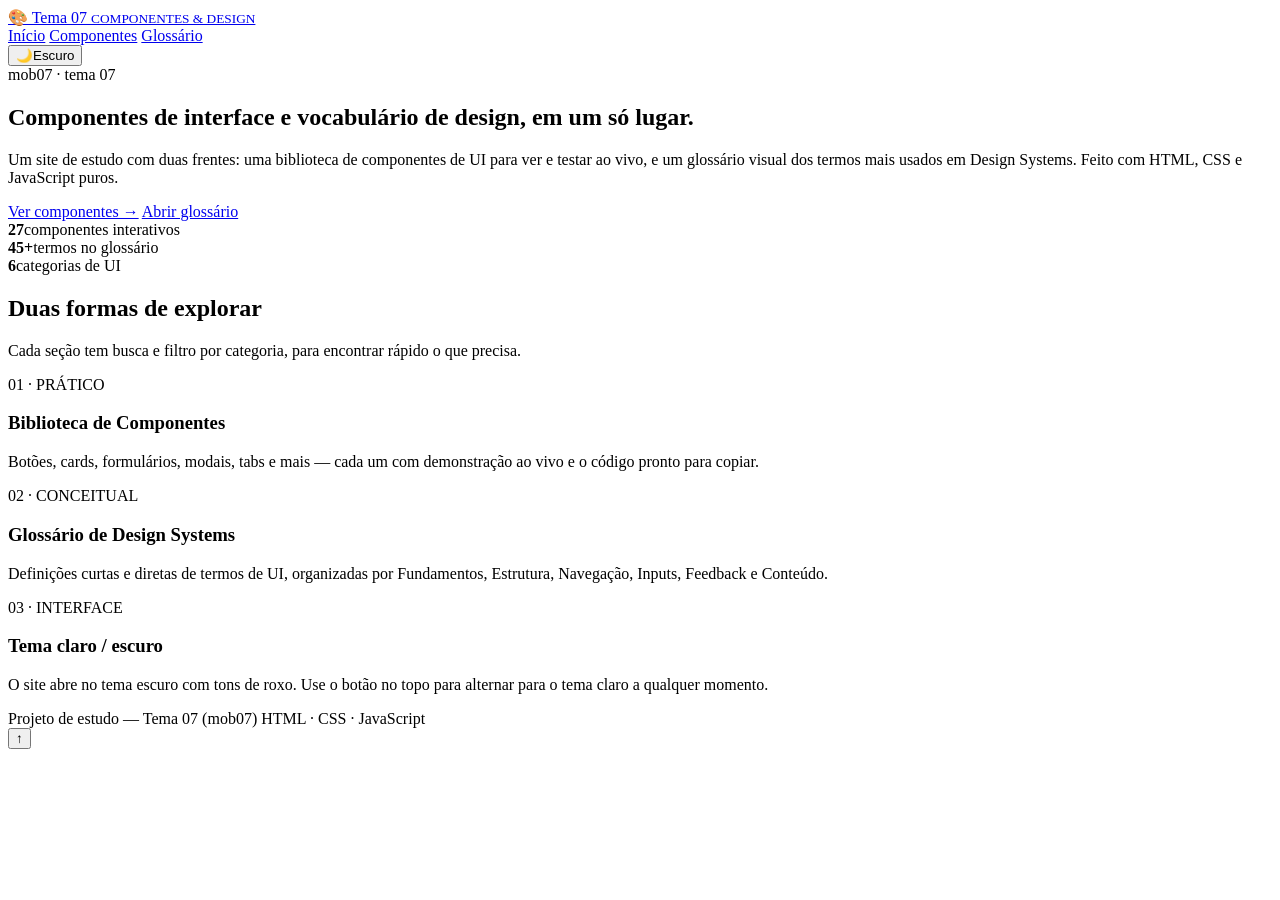
==== index.html @ 7464fb69 "Add files via upload" ====
<!DOCTYPE html>
<html lang="pt-BR">
<head>
<meta charset="UTF-8">
<meta name="viewport" content="width=device-width, initial-scale=1.0">
<title>Tema 07 · Componentes &amp; Glossário de Design</title>
<meta name="description" content="Biblioteca de componentes de interface e glossário visual de Design Systems, com tema claro/escuro.">
<link rel="preconnect" href="https://fonts.googleapis.com">
<link href="https://fonts.googleapis.com/css2?family=Fraunces:wght@500;600&family=Sora:wght@400;500;600;700&family=IBM+Plex+Mono:wght@400;500&display=swap" rel="stylesheet">
<link rel="stylesheet" href="../css/style.css">
<script>
  // Aplica o tema salvo antes de pintar a página, evitando flash de tema errado.
  (function () {
    if (localStorage.getItem("tema-preferido") === "light") {
      document.documentElement.setAttribute("data-theme", "light");
    }
  })();
</script>
</head>
<body>

  <header class="site-header">
    <div class="container">
      <a href="index.html" class="brand">🎨 Tema 07 <small>COMPONENTES &amp; DESIGN</small></a>
      <nav class="nav-links">
        <a href="index.html" class="active">Início</a>
        <a href="componentes.html">Componentes</a>
        <a href="glossario.html">Glossário</a>
      </nav>
      <button id="theme-toggle" class="theme-toggle" aria-pressed="false">
        <span class="icon">🌙</span><span class="label">Escuro</span>
      </button>
    </div>
  </header>

  <section class="hero">
    <div class="container">
      <span class="eyebrow-tag">mob07 · tema 07</span>
      <h1>Componentes de interface e vocabulário de design, em um só lugar.</h1>
      <p class="lede">
        Um site de estudo com duas frentes: uma biblioteca de componentes de UI
        para ver e testar ao vivo, e um glossário visual dos termos mais usados
        em Design Systems. Feito com HTML, CSS e JavaScript puros.
      </p>
      <div class="hero-actions">
        <a href="componentes.html" class="btn btn-primary">Ver componentes →</a>
        <a href="glossario.html" class="btn btn-secondary">Abrir glossário</a>
      </div>

      <div class="stat-row">
        <div class="stat"><b>27</b><span>componentes interativos</span></div>
        <div class="stat"><b>45+</b><span>termos no glossário</span></div>
        <div class="stat"><b>6</b><span>categorias de UI</span></div>
      </div>
    </div>
  </section>

  <section class="section">
    <div class="container">
      <div class="section-head">
        <h2>Duas formas de explorar</h2>
        <p>Cada seção tem busca e filtro por categoria, para encontrar rápido o que precisa.</p>
      </div>
      <div class="card-grid">
        <div class="info-card">
          <span class="tag">01 · PRÁTICO</span>
          <h3>Biblioteca de Componentes</h3>
          <p>Botões, cards, formulários, modais, tabs e mais — cada um com demonstração ao vivo e o código pronto para copiar.</p>
        </div>
        <div class="info-card">
          <span class="tag">02 · CONCEITUAL</span>
          <h3>Glossário de Design Systems</h3>
          <p>Definições curtas e diretas de termos de UI, organizadas por Fundamentos, Estrutura, Navegação, Inputs, Feedback e Conteúdo.</p>
        </div>
        <div class="info-card">
          <span class="tag">03 · INTERFACE</span>
          <h3>Tema claro / escuro</h3>
          <p>O site abre no tema escuro com tons de roxo. Use o botão no topo para alternar para o tema claro a qualquer momento.</p>
        </div>
      </div>
    </div>
  </section>

  <footer class="site-footer">
    <div class="container">
      <span>Projeto de estudo — Tema 07 (mob07)</span>
      <span>HTML · CSS · JavaScript</span>
    </div>
  </footer>

  <button id="back-to-top" class="back-to-top" aria-label="Voltar ao topo">↑</button>

  <script src="../js/theme.js"></script>
</body>
</html>
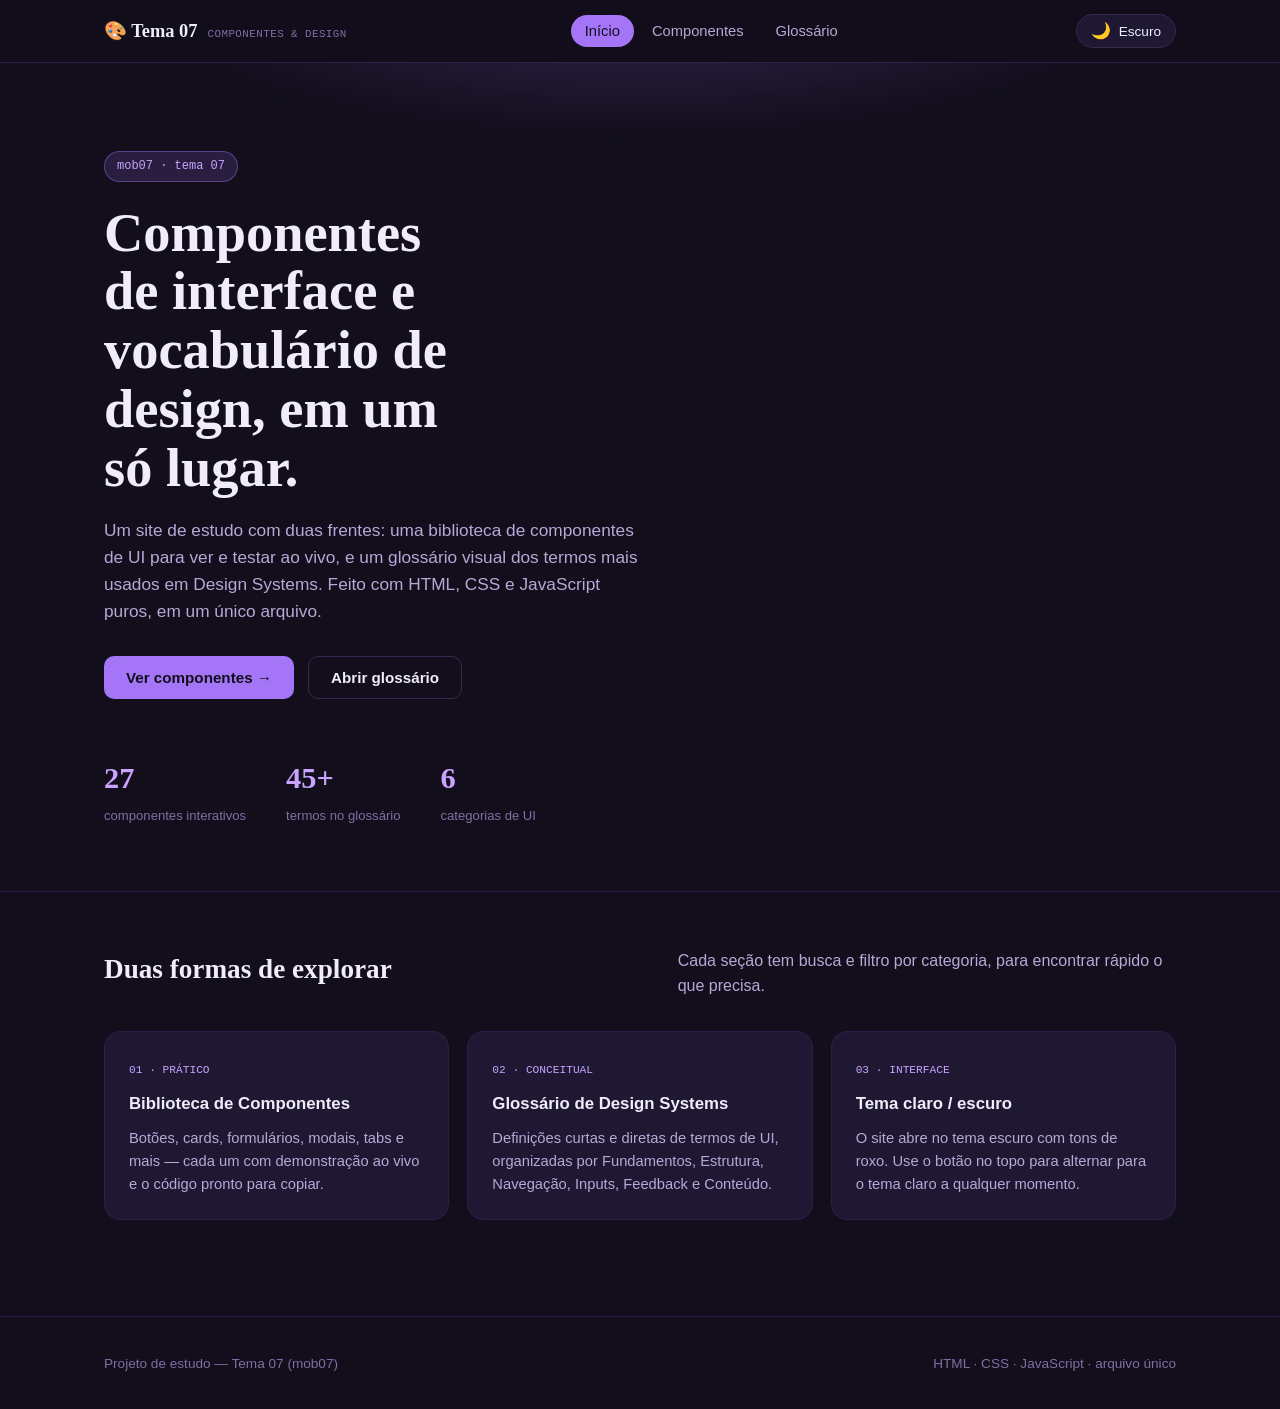
==== commit 5477ef09: "Rename index.html.html to index.html" ====
--- a/index.html
+++ b/index.html
@@ -4,28 +4,194 @@
 <meta charset="UTF-8">
 <meta name="viewport" content="width=device-width, initial-scale=1.0">
 <title>Tema 07 · Componentes &amp; Glossário de Design</title>
-<meta name="description" content="Biblioteca de componentes de interface e glossário visual de Design Systems, com tema claro/escuro.">
+<meta name="description" content="Biblioteca de componentes de interface e glossário visual de Design Systems, com tema claro/escuro. Arquivo único.">
 <link rel="preconnect" href="https://fonts.googleapis.com">
 <link href="https://fonts.googleapis.com/css2?family=Fraunces:wght@500;600&family=Sora:wght@400;500;600;700&family=IBM+Plex+Mono:wght@400;500&display=swap" rel="stylesheet">
-<link rel="stylesheet" href="../css/style.css">
 <script>
-  // Aplica o tema salvo antes de pintar a página, evitando flash de tema errado.
   (function () {
     if (localStorage.getItem("tema-preferido") === "light") {
       document.documentElement.setAttribute("data-theme", "light");
     }
   })();
 </script>
+<style>
+:root {
+  --bg: #120e1c; --bg-elevated: #1b1530; --bg-elevated-2: #241c3d;
+  --surface: #1e1833; --surface-hover: #2a2147; --border: #35294f; --border-soft: #2a2147;
+  --text: #f1ecfb; --text-muted: #b6a9d6; --text-faint: #7f6fa3;
+  --accent: #a475f7; --accent-strong: #c9a3ff; --accent-soft: #6c4ab8; --accent-contrast: #120e1c;
+  --success: #6fd7a3; --warning: #f5c76b; --danger: #f3768a; --info: #7bc3f0;
+  --shadow: 0 12px 32px rgba(8, 5, 18, 0.55);
+  --radius-sm: 6px; --radius-md: 10px; --radius-lg: 16px;
+  --font-display: "Fraunces", "Georgia", serif;
+  --font-body: "Sora", "Segoe UI", sans-serif;
+  --font-mono: "IBM Plex Mono", "Consolas", monospace;
+  color-scheme: dark;
+}
+[data-theme="light"] {
+  --bg: #f7f4fb; --bg-elevated: #ffffff; --bg-elevated-2: #efe9f9;
+  --surface: #ffffff; --surface-hover: #f1ebfa; --border: #ddd0f2; --border-soft: #e8dff6;
+  --text: #251b3d; --text-muted: #5d4d7c; --text-faint: #8779a3;
+  --accent: #7c3aed; --accent-strong: #5b21b6; --accent-soft: #ddd0f7; --accent-contrast: #ffffff;
+  --shadow: 0 12px 28px rgba(124, 58, 237, 0.12);
+  color-scheme: light;
+}
+* { box-sizing: border-box; }
+html { scroll-behavior: smooth; }
+body { margin: 0; background: var(--bg); color: var(--text); font-family: var(--font-body); font-size: 16px; line-height: 1.55; transition: background 0.25s ease, color 0.25s ease; }
+a { color: inherit; }
+img { max-width: 100%; }
+.container { max-width: 1120px; margin: 0 auto; padding: 0 24px; }
+.site-header { position: sticky; top: 0; z-index: 50; background: color-mix(in srgb, var(--bg) 88%, transparent); backdrop-filter: blur(10px); border-bottom: 1px solid var(--border-soft); }
+.site-header .container { display: flex; align-items: center; justify-content: space-between; gap: 16px; padding-top: 14px; padding-bottom: 14px; }
+.brand { display: flex; align-items: baseline; gap: 10px; font-family: var(--font-display); font-size: 1.15rem; font-weight: 600; text-decoration: none; color: var(--text); background: none; border: none; cursor: pointer; padding: 0; }
+.brand small { font-family: var(--font-mono); font-size: 0.68rem; font-weight: 400; color: var(--text-faint); letter-spacing: 0.04em; }
+.nav-links { display: flex; align-items: center; gap: 4px; }
+.nav-links button { text-decoration: none; color: var(--text-muted); font-size: 0.92rem; padding: 8px 14px; border-radius: 999px; transition: background 0.15s ease, color 0.15s ease; background: none; border: none; cursor: pointer; font-family: var(--font-body); }
+.nav-links button:hover { color: var(--text); background: var(--surface-hover); }
+.nav-links button.active { color: var(--accent-contrast); background: var(--accent); }
+.theme-toggle { display: inline-flex; align-items: center; gap: 8px; background: var(--surface); border: 1px solid var(--border); color: var(--text); padding: 8px 14px; border-radius: 999px; cursor: pointer; font-family: var(--font-body); font-size: 0.85rem; transition: border-color 0.15s ease, transform 0.15s ease; }
+.theme-toggle:hover { border-color: var(--accent); }
+.theme-toggle:active { transform: scale(0.96); }
+.theme-toggle .icon { font-size: 1rem; line-height: 1; }
+.view { display: none; }
+.view.active { display: block; }
+.hero { padding: 88px 0 64px; border-bottom: 1px solid var(--border-soft); position: relative; overflow: hidden; }
+.hero::before { content: ""; position: absolute; inset: -40% -10% auto; height: 480px; background: radial-gradient(closest-side, color-mix(in srgb, var(--accent) 26%, transparent), transparent 70%); pointer-events: none; }
+.hero .container { position: relative; }
+.hero.compact { padding: 56px 0 32px; }
+.eyebrow-tag { display: inline-block; font-family: var(--font-mono); font-size: 0.75rem; color: var(--accent-strong); background: color-mix(in srgb, var(--accent) 16%, transparent); border: 1px solid color-mix(in srgb, var(--accent) 40%, transparent); padding: 5px 12px; border-radius: 999px; margin-bottom: 22px; }
+.hero h1 { font-family: var(--font-display); font-size: clamp(2.2rem, 4.5vw, 3.4rem); line-height: 1.08; margin: 0 0 20px; max-width: 14ch; font-weight: 600; }
+.hero.compact h1 { max-width: 22ch; font-size: clamp(1.8rem, 3.5vw, 2.6rem); }
+.hero p.lede { max-width: 56ch; color: var(--text-muted); font-size: 1.08rem; margin: 0 0 32px; }
+.hero-actions { display: flex; gap: 14px; flex-wrap: wrap; }
+.btn { display: inline-flex; align-items: center; gap: 8px; border: none; border-radius: var(--radius-md); padding: 12px 22px; font-family: var(--font-body); font-size: 0.95rem; font-weight: 600; cursor: pointer; text-decoration: none; transition: transform 0.12s ease, box-shadow 0.12s ease, background 0.12s ease, border-color 0.12s ease; }
+.btn-primary { background: var(--accent); color: var(--accent-contrast); }
+.btn-primary:hover { background: var(--accent-strong); box-shadow: 0 8px 20px color-mix(in srgb, var(--accent) 45%, transparent); }
+.btn-secondary { background: transparent; border: 1px solid var(--border); color: var(--text); }
+.btn-secondary:hover { border-color: var(--accent); color: var(--accent-strong); }
+.btn-danger { background: var(--danger); color: #2a0810; }
+.btn:active { transform: translateY(1px); }
+.btn-sm { padding: 7px 14px; font-size: 0.82rem; }
+.btn-icon { width: 40px; height: 40px; padding: 0; justify-content: center; border-radius: 999px; background: var(--surface); border: 1px solid var(--border); color: var(--text); }
+.btn-icon:hover { border-color: var(--accent); }
+.stat-row { display: flex; gap: 40px; margin-top: 56px; flex-wrap: wrap; }
+.stat-row .stat b { display: block; font-family: var(--font-display); font-size: 1.9rem; color: var(--accent-strong); }
+.stat-row .stat span { font-size: 0.82rem; color: var(--text-faint); }
+.section { padding: 56px 0; }
+.section.no-top-pad { padding-top: 0; }
+.section-head { display: flex; align-items: flex-end; justify-content: space-between; gap: 24px; margin-bottom: 32px; flex-wrap: wrap; }
+.section-head h2 { font-family: var(--font-display); font-size: 1.7rem; margin: 0 0 8px; }
+.section-head p { color: var(--text-muted); margin: 0; max-width: 56ch; }
+.card-grid { display: grid; grid-template-columns: repeat(3, 1fr); gap: 18px; }
+.info-card { background: var(--surface); border: 1px solid var(--border-soft); border-radius: var(--radius-lg); padding: 24px; }
+.info-card h3 { margin: 0 0 10px; font-size: 1.05rem; }
+.info-card p { margin: 0; color: var(--text-muted); font-size: 0.92rem; }
+.info-card .tag { display: inline-block; font-family: var(--font-mono); font-size: 0.7rem; color: var(--accent-strong); margin-bottom: 12px; }
+.toolbar { display: flex; gap: 12px; flex-wrap: wrap; align-items: center; margin-bottom: 28px; position: sticky; top: 66px; z-index: 30; background: color-mix(in srgb, var(--bg) 92%, transparent); backdrop-filter: blur(8px); padding: 12px 0; }
+.search-box { flex: 1 1 240px; display: flex; align-items: center; gap: 10px; background: var(--surface); border: 1px solid var(--border); border-radius: 999px; padding: 10px 18px; }
+.search-box input { flex: 1; background: none; border: none; outline: none; color: var(--text); font-family: var(--font-body); font-size: 0.95rem; }
+.search-box input::placeholder { color: var(--text-faint); }
+.filter-chips { display: flex; gap: 8px; flex-wrap: wrap; }
+.chip { border: 1px solid var(--border); background: var(--surface); color: var(--text-muted); padding: 8px 16px; border-radius: 999px; font-size: 0.82rem; cursor: pointer; transition: all 0.15s ease; white-space: nowrap; }
+.chip:hover { border-color: var(--accent); color: var(--text); }
+.chip.active { background: var(--accent); border-color: var(--accent); color: var(--accent-contrast); }
+.result-count { color: var(--text-faint); font-size: 0.82rem; margin: -14px 0 20px; }
+.demo-grid { display: grid; grid-template-columns: repeat(auto-fill, minmax(310px, 1fr)); gap: 20px; }
+.demo-card { background: var(--surface); border: 1px solid var(--border-soft); border-radius: var(--radius-lg); overflow: hidden; display: flex; flex-direction: column; }
+.demo-card-head { padding: 18px 20px 0; }
+.demo-card-head .cat { font-family: var(--font-mono); font-size: 0.68rem; color: var(--accent-strong); text-transform: lowercase; }
+.demo-card-head h3 { margin: 6px 0 6px; font-size: 1.05rem; }
+.demo-card-head p { margin: 0 0 16px; font-size: 0.86rem; color: var(--text-muted); }
+.demo-stage { background: var(--bg-elevated); border-top: 1px solid var(--border-soft); border-bottom: 1px solid var(--border-soft); padding: 24px 20px; display: flex; align-items: center; justify-content: center; gap: 10px; flex-wrap: wrap; min-height: 92px; }
+.demo-tabs { display: flex; border-bottom: 1px solid var(--border-soft); }
+.demo-tab-btn { flex: 1; background: none; border: none; color: var(--text-faint); padding: 10px; font-size: 0.78rem; font-family: var(--font-mono); cursor: pointer; border-bottom: 2px solid transparent; }
+.demo-tab-btn.active { color: var(--accent-strong); border-bottom-color: var(--accent); }
+.demo-code { display: none; margin: 0; padding: 16px 20px; font-family: var(--font-mono); font-size: 0.78rem; color: var(--text-muted); background: var(--bg); overflow-x: auto; white-space: pre; }
+.demo-code.visible { display: block; }
+.demo-stage.hidden-panel { display: none; }
+.mini-badge { display: inline-flex; align-items: center; gap: 6px; background: var(--accent-soft); color: var(--accent-strong); border: 1px solid color-mix(in srgb, var(--accent) 40%, transparent); padding: 4px 12px; border-radius: 999px; font-size: 0.78rem; }
+[data-theme="light"] .mini-badge { color: var(--accent-strong); background: color-mix(in srgb, var(--accent) 14%, transparent); }
+.mini-alert { display: flex; gap: 10px; align-items: flex-start; background: color-mix(in srgb, var(--info) 14%, transparent); border: 1px solid color-mix(in srgb, var(--info) 40%, transparent); color: var(--text); padding: 10px 14px; border-radius: var(--radius-md); font-size: 0.85rem; width: 100%; }
+.mini-card { background: var(--surface); border: 1px solid var(--border); border-radius: var(--radius-md); padding: 14px 16px; width: 100%; max-width: 220px; }
+.mini-card h4 { margin: 0 0 4px; font-size: 0.92rem; }
+.mini-card p { margin: 0; font-size: 0.8rem; color: var(--text-muted); }
+.switch { position: relative; width: 42px; height: 24px; display: inline-block; }
+.switch input { opacity: 0; width: 0; height: 0; }
+.switch .track { position: absolute; inset: 0; background: var(--border); border-radius: 999px; transition: 0.2s; cursor: pointer; }
+.switch .track::before { content: ""; position: absolute; height: 18px; width: 18px; left: 3px; top: 3px; background: white; border-radius: 50%; transition: 0.2s; }
+.switch input:checked + .track { background: var(--accent); }
+.switch input:checked + .track::before { transform: translateX(18px); }
+.progress-track { width: 100%; height: 8px; border-radius: 999px; background: var(--border-soft); overflow: hidden; }
+.progress-fill { height: 100%; border-radius: 999px; background: linear-gradient(90deg, var(--accent-soft), var(--accent)); width: 62%; }
+.tabs-mini { display: inline-flex; background: var(--bg); border: 1px solid var(--border); border-radius: 999px; padding: 3px; }
+.tabs-mini button { border: none; background: none; color: var(--text-muted); padding: 6px 14px; border-radius: 999px; font-size: 0.8rem; cursor: pointer; }
+.tabs-mini button.active { background: var(--accent); color: var(--accent-contrast); }
+.tooltip-demo { position: relative; display: inline-block; }
+.tooltip-demo .bubble { position: absolute; bottom: 130%; left: 50%; transform: translateX(-50%); background: var(--bg-elevated-2); border: 1px solid var(--border); color: var(--text); padding: 6px 12px; border-radius: var(--radius-sm); font-size: 0.78rem; white-space: nowrap; opacity: 0; pointer-events: none; transition: opacity 0.15s ease; }
+.tooltip-demo:hover .bubble { opacity: 1; }
+.skeleton-line { height: 12px; border-radius: 4px; background: linear-gradient(90deg, var(--border-soft) 25%, var(--surface-hover) 50%, var(--border-soft) 75%); background-size: 200% 100%; animation: shimmer 1.4s infinite; margin-bottom: 8px; }
+@keyframes shimmer { 0% { background-position: 200% 0; } 100% { background-position: -200% 0; } }
+.spinner { width: 26px; height: 26px; border-radius: 50%; border: 3px solid var(--border-soft); border-top-color: var(--accent); animation: spin 0.7s linear infinite; }
+@keyframes spin { to { transform: rotate(360deg); } }
+.avatar { width: 40px; height: 40px; border-radius: 50%; background: linear-gradient(135deg, var(--accent), var(--accent-strong)); display: flex; align-items: center; justify-content: center; color: var(--accent-contrast); font-weight: 600; font-size: 0.85rem; }
+.breadcrumb-mini { display: flex; gap: 6px; font-size: 0.82rem; color: var(--text-faint); }
+.breadcrumb-mini a { color: var(--text-muted); text-decoration: none; }
+.pagination-mini { display: flex; gap: 6px; }
+.pagination-mini button { width: 30px; height: 30px; border-radius: var(--radius-sm); border: 1px solid var(--border); background: var(--surface); color: var(--text-muted); cursor: pointer; font-size: 0.82rem; }
+.pagination-mini button.active { background: var(--accent); border-color: var(--accent); color: var(--accent-contrast); }
+.input-mini, .select-mini, .textarea-mini { width: 100%; max-width: 220px; background: var(--bg); border: 1px solid var(--border); border-radius: var(--radius-sm); color: var(--text); padding: 9px 12px; font-family: var(--font-body); font-size: 0.85rem; }
+.checkbox-row, .radio-row { display: flex; align-items: center; gap: 8px; font-size: 0.85rem; color: var(--text-muted); }
+.accordion-mini { width: 100%; border: 1px solid var(--border); border-radius: var(--radius-md); overflow: hidden; }
+.accordion-mini .acc-item + .acc-item { border-top: 1px solid var(--border-soft); }
+.accordion-mini button { width: 100%; text-align: left; background: var(--surface); border: none; color: var(--text); padding: 12px 14px; font-size: 0.85rem; cursor: pointer; display: flex; justify-content: space-between; }
+.accordion-mini .acc-panel { max-height: 0; overflow: hidden; transition: max-height 0.2s ease; font-size: 0.8rem; color: var(--text-muted); background: var(--bg-elevated); }
+.accordion-mini .acc-panel p { margin: 0; padding: 0 14px 12px; }
+.accordion-mini .acc-item.open .acc-panel { max-height: 120px; }
+.toast-mini { display: flex; align-items: center; gap: 10px; background: var(--bg-elevated-2); border: 1px solid var(--border); border-left: 3px solid var(--success); padding: 10px 16px; border-radius: var(--radius-sm); font-size: 0.82rem; }
+.modal-backdrop-mini { position: absolute; inset: 0; background: color-mix(in srgb, black 55%, transparent); display: flex; align-items: center; justify-content: center; }
+.modal-mini { background: var(--bg-elevated); border: 1px solid var(--border); border-radius: var(--radius-md); padding: 16px 18px; width: 220px; box-shadow: var(--shadow); }
+.modal-mini h4 { margin: 0 0 6px; font-size: 0.92rem; }
+.modal-mini p { margin: 0 0 12px; font-size: 0.8rem; color: var(--text-muted); }
+.rating-mini { display: flex; gap: 3px; font-size: 1.1rem; color: var(--accent); }
+.slider-mini { width: 100%; max-width: 200px; accent-color: var(--accent); }
+.table-mini { width: 100%; border-collapse: collapse; font-size: 0.82rem; }
+.table-mini th, .table-mini td { text-align: left; padding: 6px 10px; border-bottom: 1px solid var(--border-soft); }
+.table-mini th { color: var(--text-faint); font-weight: 500; font-family: var(--font-mono); font-size: 0.7rem; }
+.stepper-mini { display: flex; align-items: center; gap: 6px; }
+.stepper-mini .dot { width: 26px; height: 26px; border-radius: 50%; display: flex; align-items: center; justify-content: center; font-size: 0.72rem; border: 1px solid var(--border); color: var(--text-faint); }
+.stepper-mini .dot.done { background: var(--accent); border-color: var(--accent); color: var(--accent-contrast); }
+.stepper-mini .line { width: 20px; height: 1px; background: var(--border); }
+.drawer-mini { position: absolute; top: 0; right: 0; bottom: 0; width: 120px; background: var(--bg-elevated); border-left: 1px solid var(--border); padding: 14px 12px; font-size: 0.78rem; color: var(--text-muted); }
+.navbar-mini { display: flex; align-items: center; justify-content: space-between; width: 100%; background: var(--bg-elevated); border: 1px solid var(--border-soft); border-radius: var(--radius-md); padding: 10px 16px; font-size: 0.8rem; }
+.navbar-mini .links { display: flex; gap: 14px; color: var(--text-muted); }
+.glossary-list { display: flex; flex-direction: column; gap: 12px; }
+.term-row { background: var(--surface); border: 1px solid var(--border-soft); border-radius: var(--radius-md); padding: 18px 22px; display: grid; grid-template-columns: 200px 1fr; gap: 20px; align-items: start; }
+.term-row .term-name { display: flex; flex-direction: column; gap: 6px; }
+.term-row .term-name strong { font-family: var(--font-display); font-size: 1.05rem; font-weight: 600; }
+.term-row .cat { font-family: var(--font-mono); font-size: 0.66rem; color: var(--accent-strong); background: color-mix(in srgb, var(--accent) 14%, transparent); border: 1px solid color-mix(in srgb, var(--accent) 35%, transparent); padding: 2px 9px; border-radius: 999px; width: fit-content; }
+.term-row .term-def p { margin: 0 0 8px; color: var(--text); font-size: 0.92rem; }
+.term-row .term-def .example { font-size: 0.82rem; color: var(--text-faint); font-family: var(--font-mono); }
+.site-footer { border-top: 1px solid var(--border-soft); padding: 36px 0; margin-top: 40px; color: var(--text-faint); font-size: 0.85rem; }
+.site-footer .container { display: flex; justify-content: space-between; flex-wrap: wrap; gap: 12px; }
+.back-to-top { position: fixed; right: 24px; bottom: 24px; width: 44px; height: 44px; border-radius: 50%; background: var(--accent); color: var(--accent-contrast); border: none; display: flex; align-items: center; justify-content: center; cursor: pointer; box-shadow: var(--shadow); opacity: 0; pointer-events: none; transition: opacity 0.2s ease, transform 0.2s ease; z-index: 40; }
+.back-to-top.visible { opacity: 1; pointer-events: auto; }
+.empty-state { text-align: center; padding: 60px 20px; color: var(--text-faint); }
+.empty-state .glyph { font-size: 2rem; margin-bottom: 10px; }
+:focus-visible { outline: 2px solid var(--accent); outline-offset: 2px; }
+@media (max-width: 860px) { .card-grid { grid-template-columns: 1fr; } .term-row { grid-template-columns: 1fr; } .nav-links { display: none; } .hero { padding: 64px 0 44px; } }
+@media (prefers-reduced-motion: reduce) { * { animation-duration: 0.001ms !important; transition-duration: 0.001ms !important; } }
+</style>
 </head>
 <body>
 
   <header class="site-header">
     <div class="container">
-      <a href="index.html" class="brand">🎨 Tema 07 <small>COMPONENTES &amp; DESIGN</small></a>
+      <button class="brand" data-goto="inicio">🎨 Tema 07 <small>COMPONENTES &amp; DESIGN</small></button>
       <nav class="nav-links">
-        <a href="index.html" class="active">Início</a>
-        <a href="componentes.html">Componentes</a>
-        <a href="glossario.html">Glossário</a>
+        <button data-goto="inicio" class="active">Início</button>
+        <button data-goto="componentes">Componentes</button>
+        <button data-goto="glossario">Glossário</button>
       </nav>
       <button id="theme-toggle" class="theme-toggle" aria-pressed="false">
         <span class="icon">🌙</span><span class="label">Escuro</span>
@@ -33,50 +199,74 @@
     </div>
   </header>
 
-  <section class="hero">
-    <div class="container">
-      <span class="eyebrow-tag">mob07 · tema 07</span>
-      <h1>Componentes de interface e vocabulário de design, em um só lugar.</h1>
-      <p class="lede">
-        Um site de estudo com duas frentes: uma biblioteca de componentes de UI
-        para ver e testar ao vivo, e um glossário visual dos termos mais usados
-        em Design Systems. Feito com HTML, CSS e JavaScript puros.
-      </p>
-      <div class="hero-actions">
-        <a href="componentes.html" class="btn btn-primary">Ver componentes →</a>
-        <a href="glossario.html" class="btn btn-secondary">Abrir glossário</a>
+  <section id="view-inicio" class="view active">
+    <div class="hero">
+      <div class="container">
+        <span class="eyebrow-tag">mob07 · tema 07</span>
+        <h1>Componentes de interface e vocabulário de design, em um só lugar.</h1>
+        <p class="lede">Um site de estudo com duas frentes: uma biblioteca de componentes de UI para ver e testar ao vivo, e um glossário visual dos termos mais usados em Design Systems. Feito com HTML, CSS e JavaScript puros, em um único arquivo.</p>
+        <div class="hero-actions">
+          <button class="btn btn-primary" data-goto="componentes">Ver componentes →</button>
+          <button class="btn btn-secondary" data-goto="glossario">Abrir glossário</button>
+        </div>
+        <div class="stat-row">
+          <div class="stat"><b>27</b><span>componentes interativos</span></div>
+          <div class="stat"><b>45+</b><span>termos no glossário</span></div>
+          <div class="stat"><b>6</b><span>categorias de UI</span></div>
+        </div>
       </div>
-
-      <div class="stat-row">
-        <div class="stat"><b>27</b><span>componentes interativos</span></div>
-        <div class="stat"><b>45+</b><span>termos no glossário</span></div>
-        <div class="stat"><b>6</b><span>categorias de UI</span></div>
+    </div>
+    <div class="section">
+      <div class="container">
+        <div class="section-head">
+          <h2>Duas formas de explorar</h2>
+          <p>Cada seção tem busca e filtro por categoria, para encontrar rápido o que precisa.</p>
+        </div>
+        <div class="card-grid">
+          <div class="info-card"><span class="tag">01 · PRÁTICO</span><h3>Biblioteca de Componentes</h3><p>Botões, cards, formulários, modais, tabs e mais — cada um com demonstração ao vivo e o código pronto para copiar.</p></div>
+          <div class="info-card"><span class="tag">02 · CONCEITUAL</span><h3>Glossário de Design Systems</h3><p>Definições curtas e diretas de termos de UI, organizadas por Fundamentos, Estrutura, Navegação, Inputs, Feedback e Conteúdo.</p></div>
+          <div class="info-card"><span class="tag">03 · INTERFACE</span><h3>Tema claro / escuro</h3><p>O site abre no tema escuro com tons de roxo. Use o botão no topo para alternar para o tema claro a qualquer momento.</p></div>
+        </div>
       </div>
     </div>
   </section>
 
-  <section class="section">
-    <div class="container">
-      <div class="section-head">
-        <h2>Duas formas de explorar</h2>
-        <p>Cada seção tem busca e filtro por categoria, para encontrar rápido o que precisa.</p>
+  <section id="view-componentes" class="view">
+    <div class="hero compact">
+      <div class="container">
+        <span class="eyebrow-tag">biblioteca</span>
+        <h1>Componentes de interface, prontos para ver e copiar</h1>
+        <p class="lede">Cada cartão tem uma demonstração ao vivo e o trecho de código correspondente. Use a busca ou os filtros para navegar por categoria.</p>
       </div>
-      <div class="card-grid">
-        <div class="info-card">
-          <span class="tag">01 · PRÁTICO</span>
-          <h3>Biblioteca de Componentes</h3>
-          <p>Botões, cards, formulários, modais, tabs e mais — cada um com demonstração ao vivo e o código pronto para copiar.</p>
+    </div>
+    <div class="section no-top-pad">
+      <div class="container">
+        <div class="toolbar">
+          <div class="search-box"><span>🔍</span><input id="busca-componentes" type="text" placeholder="Buscar componente (ex.: botão, modal, tabs)..."></div>
+          <div class="filter-chips" id="filtro-componentes"></div>
         </div>
-        <div class="info-card">
-          <span class="tag">02 · CONCEITUAL</span>
-          <h3>Glossário de Design Systems</h3>
-          <p>Definições curtas e diretas de termos de UI, organizadas por Fundamentos, Estrutura, Navegação, Inputs, Feedback e Conteúdo.</p>
+        <p class="result-count" id="contador-componentes"></p>
+        <div class="demo-grid" id="componentes-grid"></div>
+      </div>
+    </div>
+  </section>
+
+  <section id="view-glossario" class="view">
+    <div class="hero compact">
+      <div class="container">
+        <span class="eyebrow-tag">enciclopédia de ui</span>
+        <h1>Glossário visual de Design Systems &amp; UI</h1>
+        <p class="lede">Nomenclatura, Atomic Design e vocabulário de interface, explicados em linguagem simples e com exemplos.</p>
+      </div>
+    </div>
+    <div class="section no-top-pad">
+      <div class="container">
+        <div class="toolbar">
+          <div class="search-box"><span>🔍</span><input id="busca-glossario" type="text" placeholder="Buscar termo (ex.: modal, breadcrumb, token)..."></div>
+          <div class="filter-chips" id="filtro-glossario"></div>
         </div>
-        <div class="info-card">
-          <span class="tag">03 · INTERFACE</span>
-          <h3>Tema claro / escuro</h3>
-          <p>O site abre no tema escuro com tons de roxo. Use o botão no topo para alternar para o tema claro a qualquer momento.</p>
-        </div>
+        <p class="result-count" id="contador-glossario"></p>
+        <div class="glossary-list" id="glossario-lista"></div>
       </div>
     </div>
   </section>
@@ -84,12 +274,245 @@
   <footer class="site-footer">
     <div class="container">
       <span>Projeto de estudo — Tema 07 (mob07)</span>
-      <span>HTML · CSS · JavaScript</span>
+      <span>HTML · CSS · JavaScript · arquivo único</span>
     </div>
   </footer>
 
   <button id="back-to-top" class="back-to-top" aria-label="Voltar ao topo">↑</button>
 
-  <script src="../js/theme.js"></script>
+<script>
+function irPara(view) {
+  document.querySelectorAll(".view").forEach((v) => v.classList.remove("active"));
+  document.getElementById("view-" + view).classList.add("active");
+  document.querySelectorAll(".nav-links button").forEach((b) => b.classList.toggle("active", b.dataset.goto === view));
+  window.scrollTo({ top: 0 });
+}
+document.addEventListener("DOMContentLoaded", () => {
+  document.querySelectorAll("[data-goto]").forEach((el) => el.addEventListener("click", () => irPara(el.dataset.goto)));
+});
+
+(function () {
+  const STORAGE_KEY = "tema-preferido";
+  function aplicarTema(tema) {
+    if (tema === "light") document.documentElement.setAttribute("data-theme", "light");
+    else document.documentElement.removeAttribute("data-theme");
+  }
+  function temaAtual() { return localStorage.getItem(STORAGE_KEY) || "dark"; }
+  function alternarTema() {
+    const novo = temaAtual() === "dark" ? "light" : "dark";
+    localStorage.setItem(STORAGE_KEY, novo);
+    aplicarTema(novo);
+    atualizarBotao();
+  }
+  function atualizarBotao() {
+    const botao = document.getElementById("theme-toggle");
+    if (!botao) return;
+    const escuro = temaAtual() === "dark";
+    botao.querySelector(".icon").textContent = escuro ? "🌙" : "☀️";
+    botao.querySelector(".label").textContent = escuro ? "Escuro" : "Claro";
+    botao.setAttribute("aria-pressed", String(!escuro));
+  }
+  document.addEventListener("DOMContentLoaded", function () {
+    const botao = document.getElementById("theme-toggle");
+    if (botao) { botao.addEventListener("click", alternarTema); atualizarBotao(); }
+    const topo = document.getElementById("back-to-top");
+    if (topo) {
+      window.addEventListener("scroll", function () { topo.classList.toggle("visible", window.scrollY > 480); });
+      topo.addEventListener("click", function () { window.scrollTo({ top: 0, behavior: "smooth" }); });
+    }
+  });
+})();
+
+const CATEGORIAS_COMPONENTES = [
+  { id: "todos", nome: "Todos" }, { id: "estrutura", nome: "Estrutura" }, { id: "navegacao", nome: "Navegação" },
+  { id: "inputs", nome: "Inputs" }, { id: "feedback", nome: "Feedback" }, { id: "conteudo", nome: "Conteúdo" },
+];
+
+const COMPONENTES = [
+  { id: "botoes", categoria: "inputs", titulo: "Botões", descricao: "Variações de botão para ações primárias, secundárias e destrutivas.", demo: `<button class="btn btn-primary btn-sm">Salvar</button><button class="btn btn-secondary btn-sm">Cancelar</button><button class="btn btn-danger btn-sm">Excluir</button>`, codigo: `<button class="btn btn-primary">Salvar</button>\n<button class="btn btn-secondary">Cancelar</button>\n<button class="btn btn-danger">Excluir</button>` },
+  { id: "botao-icone", categoria: "inputs", titulo: "Botão de ícone", descricao: "Ação compacta representada apenas por um ícone, com rótulo acessível.", demo: `<button class="btn-icon" aria-label="Curtir">♡</button><button class="btn-icon" aria-label="Compartilhar">↗</button>`, codigo: `<button class="btn-icon" aria-label="Curtir">♡</button>` },
+  { id: "badge", categoria: "conteudo", titulo: "Badge", descricao: "Rótulo curto para status, categorias ou contadores.", demo: `<span class="mini-badge">● Ativo</span> <span class="mini-badge">Novo</span>`, codigo: `<span class="badge">● Ativo</span>` },
+  { id: "avatar", categoria: "conteudo", titulo: "Avatar", descricao: "Representação visual de um usuário, com iniciais como alternativa a uma foto.", demo: `<div class="avatar">CA</div>`, codigo: `<div class="avatar">CA</div>` },
+  { id: "card", categoria: "estrutura", titulo: "Card", descricao: "Contêiner que agrupa conteúdo relacionado com uma borda e elevação sutil.", demo: `<div class="mini-card"><h4>Título do card</h4><p>Texto de apoio explicando o conteúdo.</p></div>`, codigo: `<div class="card">\n  <h4>Título do card</h4>\n  <p>Texto de apoio.</p>\n</div>` },
+  { id: "alerta", categoria: "feedback", titulo: "Alerta / Banner", descricao: "Mensagem de destaque para avisos, erros ou confirmações no fluxo da página.", demo: `<div class="mini-alert">ℹ️ Suas alterações foram salvas com sucesso.</div>`, codigo: `<div class="alert alert-info">\n  Suas alterações foram salvas.\n</div>` },
+  { id: "toast", categoria: "feedback", titulo: "Toast / Snackbar", descricao: "Notificação temporária que aparece sobre a interface e desaparece sozinha.", demo: `<div class="toast-mini">✅ Item adicionado ao carrinho</div>`, codigo: `<div class="toast toast-success">\n  Item adicionado ao carrinho\n</div>` },
+  { id: "progress", categoria: "feedback", titulo: "Barra de progresso", descricao: "Indica visualmente o avanço de uma tarefa ou upload.", demo: `<div class="progress-track"><div class="progress-fill"></div></div>`, codigo: `<div class="progress-track">\n  <div class="progress-fill" style="width: 62%"></div>\n</div>` },
+  { id: "spinner", categoria: "feedback", titulo: "Spinner", descricao: "Indicador de carregamento para operações sem duração definida.", demo: `<div class="spinner"></div>`, codigo: `<div class="spinner"></div>` },
+  { id: "skeleton", categoria: "feedback", titulo: "Skeleton loader", descricao: "Placeholder animado que antecipa o formato do conteúdo enquanto ele carrega.", demo: `<div style="width:100%"><div class="skeleton-line" style="width:80%"></div><div class="skeleton-line" style="width:55%"></div></div>`, codigo: `<div class="skeleton-line"></div>\n<div class="skeleton-line"></div>` },
+  { id: "switch", categoria: "inputs", titulo: "Switch (toggle)", descricao: "Alterna entre dois estados, como ligado/desligado, com resposta imediata.", demo: `<label class="switch"><input type="checkbox" checked><span class="track"></span></label>`, codigo: `<label class="switch">\n  <input type="checkbox">\n  <span class="track"></span>\n</label>` },
+  { id: "checkbox", categoria: "inputs", titulo: "Checkbox", descricao: "Seleção de uma ou mais opções independentes.", demo: `<label class="checkbox-row"><input type="checkbox" checked> Lembrar de mim</label>`, codigo: `<label>\n  <input type="checkbox"> Lembrar de mim\n</label>` },
+  { id: "radio", categoria: "inputs", titulo: "Radio button", descricao: "Seleção única entre um grupo de opções mutuamente exclusivas.", demo: `<label class="radio-row"><input type="radio" name="r1" checked> Mensal</label> <label class="radio-row"><input type="radio" name="r1"> Anual</label>`, codigo: `<input type="radio" name="plano" checked> Mensal\n<input type="radio" name="plano"> Anual` },
+  { id: "input-texto", categoria: "inputs", titulo: "Campo de texto", descricao: "Entrada de texto simples de uma linha, com rótulo e placeholder.", demo: `<input class="input-mini" type="text" placeholder="seu@email.com">`, codigo: `<input type="text" placeholder="seu@email.com">` },
+  { id: "textarea", categoria: "inputs", titulo: "Textarea", descricao: "Entrada de texto de múltiplas linhas para conteúdos mais longos.", demo: `<textarea class="textarea-mini" rows="2" placeholder="Escreva um comentário..."></textarea>`, codigo: `<textarea rows="3" placeholder="Escreva..."></textarea>` },
+  { id: "select", categoria: "inputs", titulo: "Select", descricao: "Lista suspensa para escolher uma opção entre várias predefinidas.", demo: `<select class="select-mini"><option>Minas Gerais</option><option>São Paulo</option></select>`, codigo: `<select>\n  <option>Minas Gerais</option>\n  <option>São Paulo</option>\n</select>` },
+  { id: "slider", categoria: "inputs", titulo: "Slider (range)", descricao: "Seleção de um valor numérico dentro de um intervalo, por arraste.", demo: `<input class="slider-mini" type="range" min="0" max="100" value="40">`, codigo: `<input type="range" min="0" max="100" value="40">` },
+  { id: "rating", categoria: "inputs", titulo: "Rating (estrelas)", descricao: "Avaliação por estrelas, comum em produtos e serviços.", demo: `<div class="rating-mini">★★★★☆</div>`, codigo: `<div class="rating">★★★★☆</div>` },
+  { id: "tooltip", categoria: "feedback", titulo: "Tooltip", descricao: "Texto de apoio que aparece ao passar o cursor sobre um elemento.", demo: `<span class="tooltip-demo"><button class="btn btn-secondary btn-sm">Passe o mouse</button><span class="bubble">Isto é um tooltip</span></span>`, codigo: `<span class="tooltip">\n  <button>Passe o mouse</button>\n  <span class="bubble">Texto de apoio</span>\n</span>` },
+  { id: "modal", categoria: "feedback", titulo: "Modal", descricao: "Janela sobreposta que exige atenção antes de voltar ao fluxo principal.", demo: `<div style="position:relative;width:100%;height:100px;"><div class="modal-backdrop-mini"><div class="modal-mini"><h4>Excluir item?</h4><p>Essa ação não pode ser desfeita.</p><button class="btn btn-danger btn-sm">Excluir</button></div></div></div>`, codigo: `<div class="modal">\n  <h4>Excluir item?</h4>\n  <p>Essa ação não pode ser desfeita.</p>\n</div>` },
+  { id: "accordion", categoria: "estrutura", titulo: "Accordion", descricao: "Painéis que expandem e recolhem conteúdo, economizando espaço vertical.", demo: `<div class="accordion-mini"><div class="acc-item open"><button>O que é um design system? <span>−</span></button><div class="acc-panel"><p>Um conjunto de padrões e componentes reutilizáveis.</p></div></div><div class="acc-item"><button>Como instalar? <span>+</span></button><div class="acc-panel"><p>Basta importar o CSS e o JS do projeto.</p></div></div></div>`, codigo: `<div class="accordion">\n  <button>Pergunta</button>\n  <div class="panel">Resposta</div>\n</div>` },
+  { id: "tabs", categoria: "navegacao", titulo: "Tabs (abas)", descricao: "Organiza conteúdos relacionados em painéis alternáveis, sem trocar de página.", demo: `<div class="tabs-mini"><button class="active">Perfil</button><button>Segurança</button><button>Cobrança</button></div>`, codigo: `<div class="tabs">\n  <button class="active">Perfil</button>\n  <button>Segurança</button>\n</div>` },
+  { id: "breadcrumb", categoria: "navegacao", titulo: "Breadcrumb", descricao: "Trilha de navegação que mostra a localização atual dentro da hierarquia do site.", demo: `<div class="breadcrumb-mini"><a href="#">Início</a> / <a href="#">Cursos</a> / <span>Tema 07</span></div>`, codigo: `<nav class="breadcrumb">\n  Início / Cursos / Tema 07\n</nav>` },
+  { id: "pagination", categoria: "navegacao", titulo: "Paginação", descricao: "Divide grandes conjuntos de conteúdo em páginas navegáveis.", demo: `<div class="pagination-mini"><button>‹</button><button class="active">1</button><button>2</button><button>3</button><button>›</button></div>`, codigo: `<div class="pagination">\n  <button class="active">1</button>\n  <button>2</button>\n</div>` },
+  { id: "navbar", categoria: "navegacao", titulo: "Navbar", descricao: "Barra de navegação principal, fixa no topo da página.", demo: `<div class="navbar-mini"><strong>Marca</strong><span class="links">Início · Sobre · Contato</span></div>`, codigo: `<nav class="navbar">\n  <strong>Marca</strong>\n  <div class="links">Início · Sobre</div>\n</nav>` },
+  { id: "stepper", categoria: "navegacao", titulo: "Stepper", descricao: "Mostra o progresso do usuário em um processo de várias etapas.", demo: `<div class="stepper-mini"><div class="dot done">1</div><div class="line"></div><div class="dot done">2</div><div class="line"></div><div class="dot">3</div></div>`, codigo: `<div class="stepper">\n  <span class="dot done">1</span>\n  <span class="dot">2</span>\n</div>` },
+  { id: "drawer", categoria: "navegacao", titulo: "Drawer (gaveta)", descricao: "Painel lateral que desliza sobre o conteúdo, usado em menus e filtros.", demo: `<div style="position:relative;width:100%;height:100px;"><div class="drawer-mini">Menu<br>lateral</div></div>`, codigo: `<aside class="drawer">\n  Menu lateral\n</aside>` },
+  { id: "tabela", categoria: "conteudo", titulo: "Tabela", descricao: "Exibe dados estruturados em linhas e colunas.", demo: `<table class="table-mini"><tr><th>Nome</th><th>Status</th></tr><tr><td>Ana</td><td>Ativa</td></tr><tr><td>Bruno</td><td>Pendente</td></tr></table>`, codigo: `<table>\n  <tr><th>Nome</th><th>Status</th></tr>\n  <tr><td>Ana</td><td>Ativa</td></tr>\n</table>` },
+  { id: "divider", categoria: "estrutura", titulo: "Divider", descricao: "Linha fina que separa visualmente seções ou grupos de conteúdo.", demo: `<div style="width:100%;border-top:1px solid var(--border)"></div>`, codigo: `<hr class="divider">` },
+];
+
+function renderizarComponentes(lista) {
+  const grid = document.getElementById("componentes-grid");
+  const contador = document.getElementById("contador-componentes");
+  grid.innerHTML = "";
+  if (lista.length === 0) {
+    grid.innerHTML = `<div class="empty-state" style="grid-column: 1 / -1;"><div class="glyph">🔍</div><p>Nenhum componente encontrado para essa busca.</p></div>`;
+    contador.textContent = "0 componentes encontrados";
+    return;
+  }
+  contador.textContent = `${lista.length} componente${lista.length > 1 ? "s" : ""} encontrado${lista.length > 1 ? "s" : ""}`;
+  lista.forEach((comp) => {
+    const card = document.createElement("article");
+    card.className = "demo-card";
+    card.innerHTML = `
+      <div class="demo-card-head"><span class="cat">${comp.categoria}</span><h3>${comp.titulo}</h3><p>${comp.descricao}</p></div>
+      <div class="demo-tabs"><button class="demo-tab-btn active" data-view="preview">Visualização</button><button class="demo-tab-btn" data-view="code">Código</button></div>
+      <div class="demo-stage" data-panel="preview">${comp.demo}</div>
+      <pre class="demo-code" data-panel="code">${comp.codigo.replace(/</g, "&lt;")}</pre>
+    `;
+    const [previewBtn, codeBtn] = card.querySelectorAll(".demo-tab-btn");
+    const previewPanel = card.querySelector('[data-panel="preview"]');
+    const codePanel = card.querySelector('[data-panel="code"]');
+    previewBtn.addEventListener("click", () => { previewBtn.classList.add("active"); codeBtn.classList.remove("active"); previewPanel.classList.remove("hidden-panel"); codePanel.classList.remove("visible"); });
+    codeBtn.addEventListener("click", () => { codeBtn.classList.add("active"); previewBtn.classList.remove("active"); previewPanel.classList.add("hidden-panel"); codePanel.classList.add("visible"); });
+    grid.appendChild(card);
+  });
+  grid.querySelectorAll(".acc-item button").forEach((btn) => btn.addEventListener("click", () => btn.closest(".acc-item").classList.toggle("open")));
+  grid.querySelectorAll(".tabs-mini button").forEach((btn) => btn.addEventListener("click", () => { btn.parentElement.querySelectorAll("button").forEach((b) => b.classList.remove("active")); btn.classList.add("active"); }));
+}
+
+function aplicarFiltrosComponentes() {
+  const termo = document.getElementById("busca-componentes").value.trim().toLowerCase();
+  const categoriaAtiva = document.querySelector("#filtro-componentes .chip.active").dataset.categoria;
+  const filtrados = COMPONENTES.filter((c) => {
+    const bateCategoria = categoriaAtiva === "todos" || c.categoria === categoriaAtiva;
+    const bateTexto = c.titulo.toLowerCase().includes(termo) || c.descricao.toLowerCase().includes(termo);
+    return bateCategoria && bateTexto;
+  });
+  renderizarComponentes(filtrados);
+}
+
+const CATEGORIAS_GLOSSARIO = [
+  { id: "todos", nome: "Todos" }, { id: "fundamentos", nome: "Fundamentos" }, { id: "estrutura", nome: "Estrutura" },
+  { id: "navegacao", nome: "Navegação" }, { id: "inputs", nome: "Inputs" }, { id: "feedback", nome: "Feedback" }, { id: "conteudo", nome: "Conteúdo" },
+];
+
+const TERMOS = [
+  { termo: "Design System", categoria: "fundamentos", definicao: "Conjunto documentado de componentes, tokens e regras de uso que garante consistência visual e funcional entre telas e produtos.", exemplo: "Ex.: Material Design, Ant Design, Carbon." },
+  { termo: "Design Token", categoria: "fundamentos", definicao: "Menor unidade de decisão visual de um design system — cor, espaçamento, raio de borda — armazenada como variável reutilizável.", exemplo: "Ex.: --color-accent, --radius-md." },
+  { termo: "Atomic Design", categoria: "fundamentos", definicao: "Metodologia de Brad Frost que organiza a interface em cinco níveis: átomos, moléculas, organismos, templates e páginas.", exemplo: "Ex.: um botão (átomo) vira parte de um formulário (organismo)." },
+  { termo: "Átomo", categoria: "fundamentos", definicao: "Menor elemento de interface, indivisível sem perder sua função — um botão, um input, um rótulo.", exemplo: "Ex.: input, label, button." },
+  { termo: "Molécula", categoria: "fundamentos", definicao: "Combinação de átomos que formam uma unidade funcional simples, como um campo de busca com botão.", exemplo: "Ex.: input + botão de lupa." },
+  { termo: "Organismo", categoria: "fundamentos", definicao: "Agrupamento de moléculas e átomos que forma uma seção completa e reconhecível da interface.", exemplo: "Ex.: cabeçalho com logo, busca e menu." },
+  { termo: "Grid system", categoria: "fundamentos", definicao: "Estrutura de colunas e margens que organiza o layout e garante alinhamento consistente entre elementos.", exemplo: "Ex.: grid de 12 colunas." },
+  { termo: "Hierarquia visual", categoria: "fundamentos", definicao: "Ordem de importância dada aos elementos por meio de tamanho, cor, contraste e posição, guiando o olhar do usuário.", exemplo: "Ex.: título maior que o texto de apoio." },
+  { termo: "Affordance", categoria: "fundamentos", definicao: "Qualidade de um elemento que sugere, pela própria aparência, como ele deve ser usado.", exemplo: "Ex.: um botão com sombra parece clicável." },
+  { termo: "Responsividade", categoria: "fundamentos", definicao: "Capacidade de uma interface se adaptar a diferentes tamanhos de tela e dispositivos.", exemplo: "Ex.: menu que vira gaveta no celular." },
+  { termo: "Acessibilidade (a11y)", categoria: "fundamentos", definicao: "Conjunto de práticas que garante que a interface possa ser usada por pessoas com diferentes capacidades e tecnologias assistivas.", exemplo: "Ex.: contraste adequado, navegação por teclado." },
+  { termo: "Dark mode", categoria: "fundamentos", definicao: "Tema visual com fundo escuro e texto claro, reduzindo o brilho emitido pela tela.", exemplo: "Ex.: alternância entre tema claro e escuro." },
+  { termo: "Container", categoria: "estrutura", definicao: "Elemento que envolve e limita a largura do conteúdo, centralizando-o na página.", exemplo: "Ex.: div.container." },
+  { termo: "Card", categoria: "estrutura", definicao: "Bloco de conteúdo autocontido, geralmente com borda ou sombra, usado para agrupar informações relacionadas.", exemplo: "Ex.: card de produto em uma loja." },
+  { termo: "Wrapper", categoria: "estrutura", definicao: "Elemento que embrulha outro apenas para fins de estilo ou posicionamento, sem significado semântico próprio.", exemplo: "Ex.: div.wrapper." },
+  { termo: "Section", categoria: "estrutura", definicao: "Divisão temática de uma página, geralmente com seu próprio título e propósito.", exemplo: "Ex.: seção Depoimentos de uma landing page." },
+  { termo: "Divider", categoria: "estrutura", definicao: "Linha ou espaço usado para separar visualmente grupos de conteúdo.", exemplo: "Ex.: hr entre dois blocos." },
+  { termo: "Accordion", categoria: "estrutura", definicao: "Componente que expande e recolhe painéis de conteúdo, economizando espaço vertical.", exemplo: "Ex.: seção de perguntas frequentes." },
+  { termo: "Sidebar", categoria: "estrutura", definicao: "Painel lateral fixo, geralmente usado para navegação ou filtros.", exemplo: "Ex.: menu lateral de um painel administrativo." },
+  { termo: "Navbar", categoria: "navegacao", definicao: "Barra de navegação principal do site, normalmente fixa no topo da página.", exemplo: "Ex.: logo + links de menu." },
+  { termo: "Breadcrumb", categoria: "navegacao", definicao: "Trilha de links que mostra o caminho percorrido até a página atual dentro da hierarquia do site.", exemplo: "Ex.: Início / Produtos / Camisetas." },
+  { termo: "Tabs (abas)", categoria: "navegacao", definicao: "Permitem alternar entre diferentes conteúdos relacionados sem sair da página.", exemplo: "Ex.: abas Descrição e Avaliações." },
+  { termo: "Paginação", categoria: "navegacao", definicao: "Divide uma lista longa de itens em páginas menores e navegáveis.", exemplo: "Ex.: 1, 2, 3 ... 10 no rodapé de uma lista." },
+  { termo: "Drawer", categoria: "navegacao", definicao: "Painel que desliza a partir de uma borda da tela, sobrepondo o conteúdo, comum em menus mobile.", exemplo: "Ex.: menu hambúrguer que abre da lateral." },
+  { termo: "Stepper", categoria: "navegacao", definicao: "Indica o progresso do usuário em um processo dividido em etapas sequenciais.", exemplo: "Ex.: checkout em 3 passos." },
+  { termo: "Menu hambúrguer", categoria: "navegacao", definicao: "Ícone de três linhas que, ao ser clicado, revela um menu de navegação escondido — comum em telas pequenas.", exemplo: "Ex.: ícone no canto superior." },
+  { termo: "Back to top", categoria: "navegacao", definicao: "Botão flutuante que leva o usuário de volta ao topo da página após rolagem.", exemplo: "Ex.: botão no canto inferior direito." },
+  { termo: "Input", categoria: "inputs", definicao: "Campo onde o usuário digita informações, como texto, número ou senha.", exemplo: "Ex.: input type=email." },
+  { termo: "Textarea", categoria: "inputs", definicao: "Campo de texto de múltiplas linhas, usado para conteúdos mais longos.", exemplo: "Ex.: campo de comentário." },
+  { termo: "Select / Dropdown", categoria: "inputs", definicao: "Lista suspensa que permite escolher uma opção entre várias predefinidas.", exemplo: "Ex.: seletor de estado ou país." },
+  { termo: "Checkbox", categoria: "inputs", definicao: "Controle que permite marcar uma ou mais opções de forma independente.", exemplo: "Ex.: Aceito os termos de uso." },
+  { termo: "Radio button", categoria: "inputs", definicao: "Controle que permite escolher apenas uma opção dentro de um grupo mutuamente exclusivo.", exemplo: "Ex.: escolha de forma de pagamento." },
+  { termo: "Switch (toggle)", categoria: "inputs", definicao: "Controle deslizante que alterna entre dois estados, como ligado e desligado.", exemplo: "Ex.: ativar notificações." },
+  { termo: "Slider (range)", categoria: "inputs", definicao: "Permite selecionar um valor numérico dentro de um intervalo, arrastando um controle.", exemplo: "Ex.: filtro de faixa de preço." },
+  { termo: "Placeholder", categoria: "inputs", definicao: "Texto de exemplo exibido dentro de um campo vazio, que desaparece ao digitar.", exemplo: "Ex.: seu@email.com em um campo de e-mail." },
+  { termo: "Validação de formulário", categoria: "inputs", definicao: "Verificação de que os dados inseridos atendem aos critérios esperados antes do envio.", exemplo: "Ex.: aviso de e-mail inválido." },
+  { termo: "Alert / Banner", categoria: "feedback", definicao: "Mensagem de destaque usada para comunicar avisos, erros, sucesso ou informações importantes.", exemplo: "Ex.: Alterações salvas com sucesso." },
+  { termo: "Toast / Snackbar", categoria: "feedback", definicao: "Notificação temporária e discreta que aparece sobre a interface e desaparece automaticamente.", exemplo: "Ex.: Item adicionado ao carrinho." },
+  { termo: "Modal", categoria: "feedback", definicao: "Janela sobreposta que bloqueia a interação com o restante da página até ser fechada, usada para decisões importantes.", exemplo: "Ex.: confirmação antes de excluir um item." },
+  { termo: "Tooltip", categoria: "feedback", definicao: "Texto de apoio breve que aparece ao passar o cursor ou focar em um elemento.", exemplo: "Ex.: explicação de um ícone." },
+  { termo: "Skeleton loader", categoria: "feedback", definicao: "Placeholder animado que imita o formato do conteúdo final enquanto ele ainda está carregando.", exemplo: "Ex.: retângulos cinza pulsantes no lugar de texto." },
+  { termo: "Spinner", categoria: "feedback", definicao: "Indicador visual de carregamento para operações sem duração ou progresso definido.", exemplo: "Ex.: círculo girando durante um envio." },
+  { termo: "Progress bar", categoria: "feedback", definicao: "Barra que indica visualmente o avanço de uma tarefa com duração ou etapas conhecidas.", exemplo: "Ex.: barra de upload de arquivo." },
+  { termo: "Estado vazio (empty state)", categoria: "feedback", definicao: "Tela ou trecho exibido quando não há conteúdo para mostrar, orientando o próximo passo do usuário.", exemplo: "Ex.: Nenhum resultado encontrado." },
+  { termo: "Badge", categoria: "conteudo", definicao: "Rótulo pequeno e destacado usado para indicar status, categoria ou contagem.", exemplo: "Ex.: Novo, contador de notificações." },
+  { termo: "Chip / Tag", categoria: "conteudo", definicao: "Elemento compacto que representa uma opção, filtro ou atributo selecionável ou removível.", exemplo: "Ex.: tags de filtro em uma busca." },
+  { termo: "Avatar", categoria: "conteudo", definicao: "Representação visual de um usuário, geralmente uma foto ou as iniciais do nome.", exemplo: "Ex.: foto de perfil em um comentário." },
+  { termo: "Tabela", categoria: "conteudo", definicao: "Estrutura que organiza dados em linhas e colunas para facilitar comparação e leitura.", exemplo: "Ex.: lista de usuários com nome e status." },
+  { termo: "Rating (avaliação)", categoria: "conteudo", definicao: "Representação visual de uma nota ou avaliação, geralmente por estrelas.", exemplo: "Ex.: quatro de cinco estrelas em um produto." },
+  { termo: "Lista", categoria: "conteudo", definicao: "Sequência vertical de itens relacionados, ordenados ou não.", exemplo: "Ex.: lista de tarefas." },
+];
+
+function renderizarGlossario(lista) {
+  const container = document.getElementById("glossario-lista");
+  const contador = document.getElementById("contador-glossario");
+  container.innerHTML = "";
+  if (lista.length === 0) {
+    container.innerHTML = `<div class="empty-state"><div class="glyph">📖</div><p>Nenhum termo encontrado para essa busca.</p></div>`;
+    contador.textContent = "0 termos encontrados";
+    return;
+  }
+  contador.textContent = `${lista.length} termo${lista.length > 1 ? "s" : ""} encontrado${lista.length > 1 ? "s" : ""}`;
+  lista.forEach((t) => {
+    const row = document.createElement("div");
+    row.className = "term-row";
+    row.innerHTML = `<div class="term-name"><strong>${t.termo}</strong><span class="cat">${t.categoria}</span></div><div class="term-def"><p>${t.definicao}</p><span class="example">${t.exemplo}</span></div>`;
+    container.appendChild(row);
+  });
+}
+
+function aplicarFiltrosGlossario() {
+  const termoBusca = document.getElementById("busca-glossario").value.trim().toLowerCase();
+  const categoriaAtiva = document.querySelector("#filtro-glossario .chip.active").dataset.categoria;
+  const filtrados = TERMOS.filter((t) => {
+    const bateCategoria = categoriaAtiva === "todos" || t.categoria === categoriaAtiva;
+    const bateTexto = t.termo.toLowerCase().includes(termoBusca) || t.definicao.toLowerCase().includes(termoBusca);
+    return bateCategoria && bateTexto;
+  });
+  renderizarGlossario(filtrados);
+}
+
+document.addEventListener("DOMContentLoaded", () => {
+  const chipsComponentes = document.getElementById("filtro-componentes");
+  CATEGORIAS_COMPONENTES.forEach((cat, i) => {
+    const chip = document.createElement("button");
+    chip.className = "chip" + (i === 0 ? " active" : "");
+    chip.textContent = cat.nome;
+    chip.dataset.categoria = cat.id;
+    chip.addEventListener("click", () => { chipsComponentes.querySelectorAll(".chip").forEach((c) => c.classList.remove("active")); chip.classList.add("active"); aplicarFiltrosComponentes(); });
+    chipsComponentes.appendChild(chip);
+  });
+  document.getElementById("busca-componentes").addEventListener("input", aplicarFiltrosComponentes);
+  renderizarComponentes(COMPONENTES);
+
+  const chipsGlossario = document.getElementById("filtro-glossario");
+  CATEGORIAS_GLOSSARIO.forEach((cat, i) => {
+    const chip = document.createElement("button");
+    chip.className = "chip" + (i === 0 ? " active" : "");
+    chip.textContent = cat.nome;
+    chip.dataset.categoria = cat.id;
+    chip.addEventListener("click", () => { chipsGlossario.querySelectorAll(".chip").forEach((c) => c.classList.remove("active")); chip.classList.add("active"); aplicarFiltrosGlossario(); });
+    chipsGlossario.appendChild(chip);
+  });
+  document.getElementById("busca-glossario").addEventListener("input", aplicarFiltrosGlossario);
+  renderizarGlossario(TERMOS);
+});
+</script>
 </body>
 </html>
